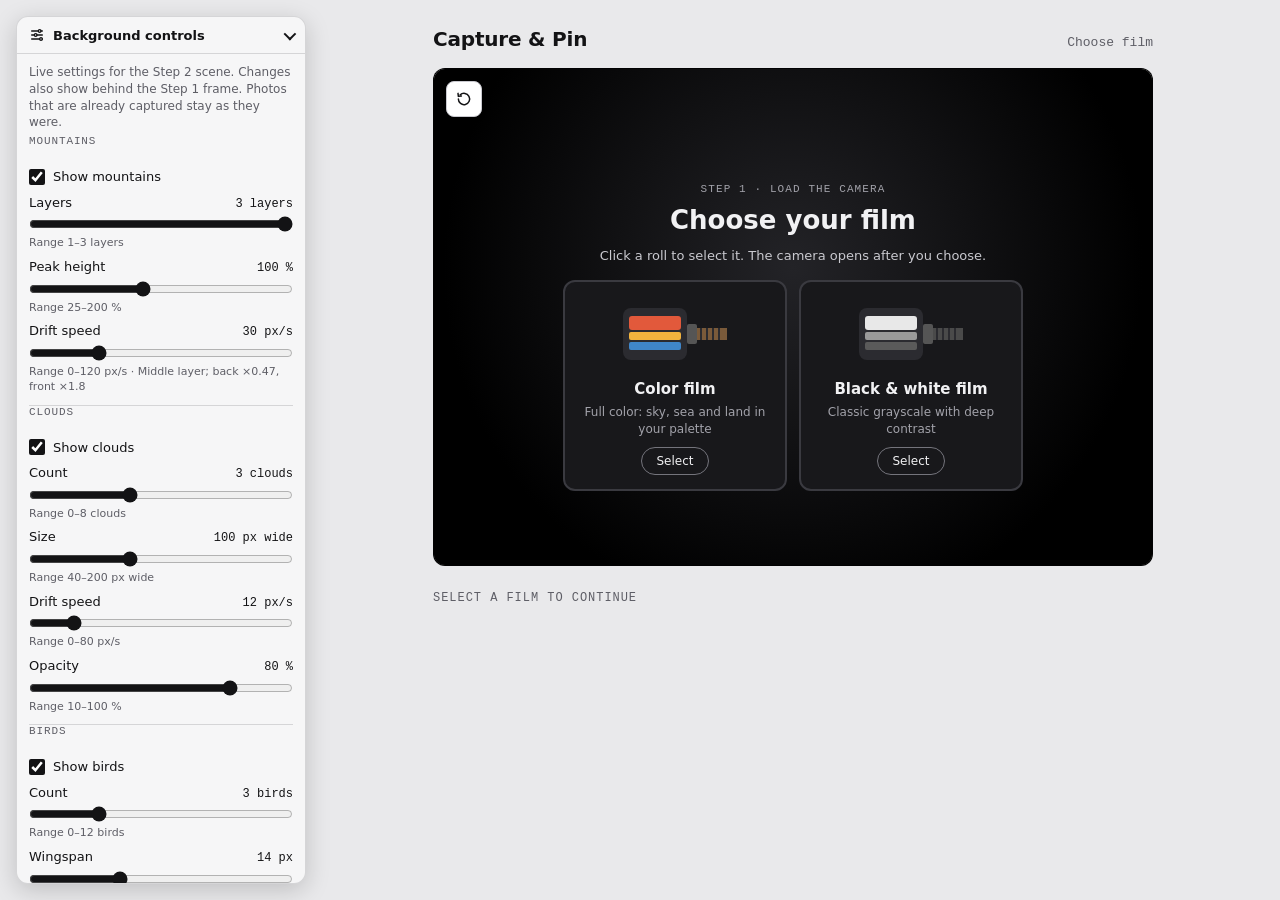
==== docs/index.html @ 1c8731d5 "Refine gallery, shutter, hand and hints - Gallery: change film (Color / B&W) for the next photos; ta" ====
<!doctype html>
<html lang="en">
<head>
<meta charset="utf-8">
<meta name="viewport" content="width=device-width,initial-scale=1,viewport-fit=cover">
<title>Capture &amp; Pin</title>
<meta name="description" content="A sequence interaction prototype: load film, open the camera, set zoom and exposure, capture photos, and pin them from your gallery to the wall.">
<link rel="stylesheet" href="css/style.css?v=9">
</head>
<body>
<aside id="panel" class="panel" aria-label="Step 2 background controls">
  <button id="panelToggle" class="ptoggle" type="button" aria-expanded="true" aria-controls="panelBody" aria-label="Background controls">
    <svg viewBox="0 0 24 24" width="16" height="16" fill="none" stroke="currentColor" stroke-width="2" stroke-linecap="round" aria-hidden="true"><path d="M4 6h10M18 6h2M4 12h4M12 12h8M4 18h12M20 18h0"/><circle cx="16" cy="6" r="2"/><circle cx="10" cy="12" r="2"/><circle cx="18" cy="18" r="2"/></svg>
    <span>Background controls</span>
  </button>
  <div id="panelBody" class="pbody">
    <p class="pintro">Live settings for the Step 2 scene. Changes also show behind the Step 1 frame. Photos that are already captured stay as they were.</p>
    <div class="pgroups"></div>
    <div class="pactions">
      <button id="pReset" class="pbtn" type="button" title="Restart the background animation with the current settings">Reset state</button>
      <button id="pDefaults" class="pbtn" type="button" title="Put every control back to its default value">Restore defaults</button>
      <button id="copyPrompt" class="pbtn primary" type="button" title="Copy the current values as a prompt you can paste">Copy as prompt</button>
    </div>
  </div>
</aside>

<aside id="cpanel" class="panel right" aria-label="Camera settings" hidden>
  <button id="cpanelToggle" class="ptoggle" type="button" aria-expanded="true" aria-controls="cpanelBody" aria-label="Camera settings">
    <svg viewBox="0 0 24 24" width="16" height="16" fill="none" stroke="currentColor" stroke-width="2" stroke-linecap="round" stroke-linejoin="round" aria-hidden="true"><path d="M4 8h3l2-3h6l2 3h3v11H4z"/><circle cx="12" cy="13" r="3.5"/></svg>
    <span>Camera settings</span>
  </button>
  <div id="cpanelBody" class="pbody"></div>
</aside>

<main class="wrap">
  <header class="head">
    <h1>Capture &amp; Pin</h1>
    <span class="count" id="count" aria-live="polite"></span>
  </header>

  <div class="stage" id="stage" tabindex="0" role="application" aria-label="Black screen. Pinch out with two fingers, scroll, or press plus to open the camera frame.">
    <svg id="svg" viewBox="0 0 680 470" xmlns="http://www.w3.org/2000/svg" aria-hidden="true">
      <defs>
        <filter id="sh" x="-20%" y="-20%" width="140%" height="140%"><feDropShadow dx="0" dy="1.5" stdDeviation="2" flood-color="#000" flood-opacity=".35"/></filter>
        <!-- white magnetic hand: a thin gray outline and soft shadow keep it visible on the pale wall -->
        <filter id="edge" x="-15%" y="-15%" width="130%" height="130%"><feMorphology in="SourceAlpha" operator="dilate" radius="1.4" result="d"/><feFlood flood-color="#8e8e96"/><feComposite in2="d" operator="in" result="o"/><feGaussianBlur in="SourceAlpha" stdDeviation="3"/><feOffset dy="3" result="b"/><feFlood flood-color="#000" flood-opacity=".18"/><feComposite in2="b" operator="in" result="s"/><feMerge><feMergeNode in="s"/><feMergeNode in="o"/><feMergeNode in="SourceGraphic"/></feMerge></filter>
      </defs>
      <!-- live lens: exposure, film, grain (#lens) and depth of field (#dof), rebuilt from the camera settings -->
      <defs id="liveDefs"></defs>
      <rect width="680" height="470" fill="#000"/>

      <!-- Steps 1–2: the drifting, randomly changing landscape (from Study 02) -->
      <g id="worldL" class="layer" filter="url(#lens)"><g id="world"></g></g>
      <rect id="flash" width="680" height="470" fill="#fff" style="opacity:0"/>

      <!-- Step 1: Silky Frame Reveal -->
      <g id="fr" class="layer"></g>
      <g id="cue" class="layer" pointer-events="none"></g>


      <!-- Step 3: Magnet Wall -->
      <g id="wallg" class="layer off">
        <rect class="wall-fill" width="680" height="470"/>
        <g class="wall-line" stroke-width="0.75">
          <line x1="0" y1="60" x2="680" y2="60"/><line x1="0" y1="120" x2="680" y2="120"/><line x1="0" y1="180" x2="680" y2="180"/><line x1="0" y1="240" x2="680" y2="240"/><line x1="0" y1="300" x2="680" y2="300"/><line x1="0" y1="360" x2="680" y2="360"/><line x1="0" y1="420" x2="680" y2="420"/>
        </g>
        <g id="pinned"></g>
        <g transform="translate(0 80)" filter="url(#edge)">
          <g class="hand-s" stroke-width="20" stroke-linecap="round" fill="none">
            <line id="hf0" x1="308" y1="300" x2="306" y2="226"/>
            <line id="hf1" x1="330" y1="300" x2="330" y2="206"/>
            <line id="hf2" x1="352" y1="300" x2="354" y2="206"/>
            <line id="hf3" x1="374" y1="300" x2="378" y2="228"/>
            <line id="hth" x1="298" y1="332" x2="262" y2="290"/>
          </g>
          <rect class="hand" x="296" y="286" width="88" height="94" rx="28"/>
        </g>
        <g id="lines" class="dash" stroke-width="1.5" stroke-dasharray="3 6" stroke-linecap="round" fill="none" style="opacity:0">
          <line class="march" id="ml0"/><line class="march" id="ml1"/><line class="march" id="ml2"/>
        </g>
        <g id="held" role="button" tabindex="-1" style="cursor:grab;opacity:0">
          <rect id="hs" class="shadow" x="-56" y="-68" width="112" height="136"/>
          <g id="hc"></g>
        </g>
      </g>
    </svg>

    <!-- the next action to take, for every step -->
    <div id="hintPill" class="hintpill" aria-hidden="true"></div>

    <!-- Step 0: film choice -->
    <div id="film" class="film" role="group" aria-labelledby="filmTitle">
      <p class="film-kicker">Step 1 · Load the camera</p>
      <h2 id="filmTitle">Choose your film</h2>
      <p class="film-sub">Click a roll to select it. The camera opens after you choose.</p>
      <div class="film-opts">
        <button type="button" class="film-card" data-film="color" aria-pressed="false">
          <svg viewBox="0 0 120 80" aria-hidden="true"><rect x="8" y="14" width="64" height="52" rx="8" fill="#2b2b30"/><rect x="14" y="22" width="52" height="14" rx="3" fill="#e2593b"/><rect x="14" y="38" width="52" height="8" rx="2" fill="#f2b33d"/><rect x="14" y="48" width="52" height="8" rx="2" fill="#3f86c9"/><rect x="72" y="30" width="10" height="20" rx="2" fill="#555"/><path d="M82 34h30v12H82z" fill="#7a5a3a"/><path d="M86 34v12M92 34v12M98 34v12M104 34v12" stroke="#2b2b30" stroke-width="2"/></svg>
          <span class="film-name">Color film</span>
          <span class="film-desc">Full color: sky, sea and land in your palette</span>
          <span class="film-pick">Select</span>
        </button>
        <button type="button" class="film-card" data-film="bw" aria-pressed="false">
          <svg viewBox="0 0 120 80" aria-hidden="true"><rect x="8" y="14" width="64" height="52" rx="8" fill="#2b2b30"/><rect x="14" y="22" width="52" height="14" rx="3" fill="#e8e8e8"/><rect x="14" y="38" width="52" height="8" rx="2" fill="#9a9a9a"/><rect x="14" y="48" width="52" height="8" rx="2" fill="#5a5a5a"/><rect x="72" y="30" width="10" height="20" rx="2" fill="#555"/><path d="M82 34h30v12H82z" fill="#4a4a4a"/><path d="M86 34v12M92 34v12M98 34v12M104 34v12" stroke="#2b2b30" stroke-width="2"/></svg>
          <span class="film-name">Black &amp; white film</span>
          <span class="film-desc">Classic grayscale with deep contrast</span>
          <span class="film-pick">Select</span>
        </button>
      </div>
    </div>

    <!-- Step 3 camera controls on the main screen -->
    <div id="camui" class="camui" hidden>
      <div id="apStrip" class="apstrip" role="radiogroup" aria-label="Aperture"></div>
      <div class="zoomrow"><div id="zooms" class="zooms" role="radiogroup" aria-label="Zoom"></div></div>
      <div class="cambar">
        <button id="apBtn" class="apbtn" type="button" aria-expanded="false" aria-controls="apStrip" title="Aperture">
          <svg viewBox="0 0 24 24" width="16" height="16" fill="none" stroke="currentColor" stroke-width="1.8" aria-hidden="true"><circle cx="12" cy="12" r="9"/><path d="M12 3l3.5 7.5M21 12l-8 .5M16.5 19.8L12 13M7.5 19.8l3-7M3 12h8M7.5 4.2L12 11"/></svg>
          <span id="apLabel">ƒ/2.8</span>
        </button>
        <!-- Sharp Shutter: just the circle, at the bottom center -->
        <button id="shutter" class="shutter" type="button" aria-label="Shutter: capture photo">
          <svg viewBox="0 0 140 140" aria-hidden="true">
            <circle id="hint" class="ping" cx="70" cy="70" r="52"/>
            <circle class="ring" cx="70" cy="70" r="52"/>
            <circle id="disc" class="disc" cx="70" cy="70" r="40"/>
            <path id="chk" class="chk" d="M53 71 L65 83 L89 57" opacity="0"/>
          </svg>
        </button>
        <button id="galBtn" class="galbtn" type="button" hidden>
          <svg id="galThumb" viewBox="-46 -58 92 92" aria-hidden="true"></svg>
          <span id="galCount" class="badge">0</span>
        </button>
      </div>
    </div>

    <!-- Gallery -->
    <div id="gallery" class="gallery" role="dialog" aria-modal="true" aria-labelledby="galTitle" hidden>
      <div class="ghead">
        <div class="gtitle">
          <h2 id="galTitle">Gallery</h2>
          <p class="ghint">Tap a photo to see it full size. Use <b>Pin to wall</b> or <b>Delete</b> under each photo.</p>
        </div>
        <div class="gfilm" role="radiogroup" aria-label="Film for your next photos">
          <span>Film</span>
          <button type="button" role="radio" data-gfilm="color">Color</button>
          <button type="button" role="radio" data-gfilm="bw">B&amp;W</button>
        </div>
        <div class="gtools">
          <button id="galWall" class="gbtn" type="button">View wall</button>
          <button id="galClose" class="gbtn primary" type="button">Back to camera</button>
        </div>
      </div>
      <div id="galGrid" class="ggrid"></div>
    </div>

    <button id="restart" class="icon-btn" type="button" aria-label="Restart from the beginning" title="Restart">
      <svg viewBox="0 0 24 24" width="18" height="18" fill="none" stroke="currentColor" stroke-width="2" stroke-linecap="round" stroke-linejoin="round" aria-hidden="true"><path d="M4.5 12a7.5 7.5 0 1 0 2.4-5.5"/><polyline points="4 4.5 4.5 8.5 8.5 8"/></svg>
    </button>
  </div>

  <div class="foot">
    <p id="status" class="hud" aria-live="polite"></p>
    <button id="more" class="text-btn" type="button" hidden>Back to camera</button>
  </div>
</main>
<!-- full-size photo; swipe or drag down to close -->
<div id="lightbox" class="lightbox" role="dialog" aria-modal="true" aria-label="Full-size photo" hidden>
  <p class="lb-hint"><span class="lb-arrow" aria-hidden="true">↓</span> Swipe or drag the photo down to close</p>
  <figure id="lbFig" class="lb-fig">
    <svg id="lbImg" viewBox="0 0 680 470" role="img" aria-label="Photo"></svg>
    <figcaption id="lbCap"></figcaption>
  </figure>
  <button id="lbClose" class="gbtn" type="button">Close</button>
</div>
<script src="js/app.js?v=9"></script>
</body>
</html>
---- docs/css/style.css ----
/* Capture & Pin — one shared stage for all three steps.
   Palette merges the three studies: grayscale surfaces, one accent for keyboard focus. */
:root{
  --bg:#e9e9eb;
  --surface:#f6f6f7;
  --fg:#131315;
  --fg-2:#5e5e66;
  --line:rgba(19,19,21,.14);
  --wall:#f6f6f7;
  --wall-line:#e1e1e4;
  --dash:#9a9aa2;
  --shadow:rgba(0,0,0,.14);
  --pin:#3a3a40;
  --pin-hl:#c4c4ca;
  --btn-bg:#ffffff;
  --btn-border:#c9c9cf;
  --accent:#2f5fd0;
  --sans:system-ui,-apple-system,"Segoe UI",Roboto,"Helvetica Neue",Arial,sans-serif;
  --mono:ui-monospace,"SF Mono",Menlo,Consolas,"Liberation Mono",monospace;
}
@media (prefers-color-scheme:dark){
  :root:not([data-theme="light"]){
    --bg:#0e0e10;--surface:#18181b;--fg:#f1f1f3;--fg-2:#a2a2aa;--line:rgba(241,241,243,.16);
    --wall:#18181b;--wall-line:#242428;--dash:#74747c;--shadow:rgba(0,0,0,.5);
    --pin:#d6d6dc;--pin-hl:#4a4a50;--btn-bg:#232327;--btn-border:#3a3a40;--accent:#8aa9f5;color-scheme:dark;
  }
}
:root[data-theme="dark"]{
  --bg:#0e0e10;--surface:#18181b;--fg:#f1f1f3;--fg-2:#a2a2aa;--line:rgba(241,241,243,.16);
  --wall:#18181b;--wall-line:#242428;--dash:#74747c;--shadow:rgba(0,0,0,.5);
  --pin:#d6d6dc;--pin-hl:#4a4a50;--btn-bg:#232327;--btn-border:#3a3a40;--accent:#8aa9f5;color-scheme:dark;
}
*{box-sizing:border-box}
html,body{margin:0}
body{
  min-height:100vh;
  background:var(--bg);color:var(--fg);font:14px/1.5 var(--sans);
  padding-block:24px;
  padding-left:max(16px,env(safe-area-inset-left,0px));
  padding-right:max(16px,env(safe-area-inset-right,0px));
}
.wrap{max-width:720px;margin:0 auto;display:flex;flex-direction:column;gap:14px}
.head{display:flex;align-items:baseline;justify-content:space-between;gap:12px;flex-wrap:wrap}
h1{margin:0;font-size:20px;font-weight:600;letter-spacing:-.01em}
.count{font-family:var(--mono);font-size:13px;color:var(--fg-2);font-variant-numeric:tabular-nums}

.stage{position:relative;border:1px solid var(--line);border-radius:12px;overflow:hidden;background:#000;outline:none}
.stage:focus-visible{box-shadow:0 0 0 3px var(--accent)}
.stage>svg{display:block;width:100%;height:auto;touch-action:none;user-select:none;-webkit-user-select:none}

.foot{display:flex;align-items:center;justify-content:space-between;gap:12px;flex-wrap:wrap;min-height:36px}
.hud{margin:0;font-family:var(--mono);font-size:12px;letter-spacing:.08em;text-transform:uppercase;color:var(--fg-2);font-variant-numeric:tabular-nums}

.icon-btn{
  position:absolute;top:12px;left:12px;width:36px;height:36px;padding:0;
  display:flex;align-items:center;justify-content:center;
  background:var(--btn-bg);color:var(--fg);border:1px solid var(--btn-border);border-radius:8px;cursor:pointer;
  box-shadow:0 1px 4px rgba(0,0,0,.25);
}
.icon-btn:hover{border-color:var(--fg-2)}
.icon-btn:active{transform:scale(.94)}
.icon-btn:focus-visible,.text-btn:focus-visible{outline:2px solid var(--accent);outline-offset:2px}
.text-btn{
  font:500 14px var(--sans);padding:8px 14px;border-radius:8px;cursor:pointer;
  background:var(--fg);color:var(--bg);border:1px solid var(--fg);
}
.text-btn:hover{opacity:.88}

/* Step layers crossfade; a hidden layer takes no input */
.layer{transition:opacity .45s ease}
.layer.off{opacity:0;pointer-events:none}

/* Step 2 — camera overlay (white, like the Study 01 frame, so it reads on every scene) */
.brk{fill:none;stroke:#fff;stroke-opacity:.75}
.ring{fill:none;stroke:#fff;stroke-width:3}
.disc{fill:#fff}
.chk{fill:none;stroke:#131315;stroke-width:4;stroke-linecap:square;stroke-linejoin:miter;transition:opacity .2s}
.ping{fill:none;stroke:#fff;stroke-width:1.5;transform-box:fill-box;transform-origin:center;animation:ping 1.8s ease-out infinite}
@keyframes ping{from{transform:scale(1);opacity:.6}to{transform:scale(1.3);opacity:0}}


/* Step 3 — wall */
.wall-fill{fill:var(--wall)}
.wall-line{stroke:var(--wall-line)}
.hand{fill:#fff}
.hand-s{stroke:#fff}
.shadow{fill:var(--shadow)}
.dash{stroke:var(--dash)}
.march{animation:m 1.2s linear infinite}
@keyframes m{to{stroke-dashoffset:-18}}
#held{outline:none}
#held:focus-visible #hs{stroke:var(--accent);stroke-width:3}

@media (prefers-reduced-motion:reduce){
  .ping{animation:none;opacity:.4}
  .march{animation:none}
  .layer{transition-duration:.15s}
}

/* Floating, collapsible background-controls panel (left side) */
.panel{
  position:fixed;z-index:10;top:16px;left:max(16px,env(safe-area-inset-left,0px));
  width:min(290px,calc(100vw - 32px));max-height:calc(100vh - 32px);
  display:flex;flex-direction:column;
  background:var(--surface);color:var(--fg);border:1px solid var(--line);border-radius:12px;
  box-shadow:0 6px 24px rgba(0,0,0,.18);font-size:13px;
}
.panel.collapsed{width:auto}
.ptoggle{
  display:flex;align-items:center;gap:8px;width:100%;padding:10px 12px;
  background:none;border:0;color:inherit;font:600 13px var(--sans);cursor:pointer;text-align:left;border-radius:12px;
}
.ptoggle::after{content:"";margin-left:auto;width:7px;height:7px;border-right:2px solid currentColor;border-bottom:2px solid currentColor;transform:rotate(45deg) translateY(-2px);transition:transform .2s}
.panel.collapsed .ptoggle::after{transform:rotate(-45deg)}
.ptoggle:focus-visible,.pbtn:focus-visible,.panel input:focus-visible{outline:2px solid var(--accent);outline-offset:2px}
.pbody{overflow-y:auto;padding:0 12px 12px;border-top:1px solid var(--line)}
.pintro{margin:10px 0 4px;color:var(--fg-2);font-size:12px;line-height:1.4}
.pg{border:0;margin:0;padding:10px 0 4px;border-bottom:1px solid var(--line)}
.pg legend{padding:0;margin-bottom:4px;font:500 11px var(--mono);letter-spacing:.08em;text-transform:uppercase;color:var(--fg-2)}
.prow{display:flex;flex-direction:column;gap:2px;margin:6px 0}
.ptop{display:flex;justify-content:space-between;align-items:baseline;gap:8px}
.plab{font-weight:500}
.prow output{font:12px var(--mono);font-variant-numeric:tabular-nums;color:var(--fg)}
.pnote{font-size:11px;color:var(--fg-2);line-height:1.35}
.prow input[type=range]{width:100%;margin:2px 0;accent-color:var(--fg)}
.tog{flex-direction:row;align-items:center;gap:8px;cursor:pointer}
.tog input{accent-color:var(--fg);width:16px;height:16px;margin:0}
.seg{display:grid;grid-template-columns:1fr 1fr;gap:4px;margin:2px 0}
.seg label{position:relative}
.seg input{position:absolute;opacity:0;inset:0;margin:0;cursor:pointer}
.seg span{display:block;padding:5px 6px;text-align:center;border:1px solid var(--btn-border);border-radius:6px;font-size:12px;background:var(--btn-bg)}
.seg input:checked+span{background:var(--fg);color:var(--bg);border-color:var(--fg)}
.seg input:focus-visible+span{outline:2px solid var(--accent);outline-offset:1px}
.pactions{display:grid;grid-template-columns:1fr 1fr;gap:6px;margin-top:12px}
.pbtn{font:500 12px var(--sans);padding:7px 8px;border-radius:8px;cursor:pointer;background:var(--btn-bg);color:var(--fg);border:1px solid var(--btn-border)}
.pbtn:hover{border-color:var(--fg-2)}
.pbtn.primary{grid-column:1/-1;background:var(--fg);color:var(--bg);border-color:var(--fg)}
/* keep the stage clear of the panel: beside it on wide screens, below its tab on narrow ones */
@media (min-width:1100px){body.panel-open{padding-left:322px}}
@media (max-width:1099px){.wrap{padding-top:48px}}
.pcol{flex-direction:row;align-items:center;justify-content:space-between;cursor:pointer}
.pcv{display:flex;align-items:center;gap:8px}
.pcv output{font:12px var(--mono);color:var(--fg-2);text-transform:uppercase}
.pcol input[type=color]{width:36px;height:24px;padding:0 2px;border:1px solid var(--btn-border);border-radius:6px;background:var(--btn-bg);cursor:pointer}

/* ---------- Right panel: camera settings ---------- */
.panel.right{left:auto;right:max(16px,env(safe-area-inset-right,0px))}
.panel[hidden]{display:none}
@media (min-width:1100px){body.cpanel-open{padding-right:322px}}
.cfilm{margin:2px 0 4px;font-weight:600}
.seg5{grid-template-columns:repeat(5,1fr)}
.seg5 span{padding:5px 2px;line-height:1.2}
.seg5 small{display:block;font-size:10px;opacity:.7}
.meter{position:relative;height:8px;margin:6px 0 2px;border-radius:4px;background:linear-gradient(90deg,#222,#888 50%,#eee)}
.meter::after{content:"";position:absolute;left:50%;top:-3px;bottom:-3px;width:1px;background:var(--fg-2)}
.meter span{position:absolute;top:-4px;width:4px;height:16px;margin-left:-2px;border-radius:2px;background:var(--accent);transition:left .2s}

/* ---------- Step 0: film choice ---------- */
.film{position:absolute;inset:0;display:flex;flex-direction:column;align-items:center;justify-content:center;gap:6px;padding:56px 16px 16px;text-align:center;color:#f1f1f3;background:radial-gradient(circle at 50% 40%,#232327,#000 75%)}
.film[hidden]{display:none}
.film-kicker{margin:0;font:500 11px var(--mono);letter-spacing:.1em;text-transform:uppercase;color:#a2a2aa}
.film h2{margin:0;font-size:clamp(18px,3.4vw,26px);font-weight:600}
.film-sub{margin:0 0 8px;font-size:13px;color:#c9c9cf}
.film-opts{display:grid;grid-template-columns:1fr 1fr;gap:12px;width:min(100%,460px)}
.film-card{
  position:relative;display:flex;flex-direction:column;align-items:center;gap:4px;padding:12px 10px 14px;
  border:2px solid #3a3a40;border-radius:12px;background:#18181b;color:inherit;font:inherit;cursor:pointer;
  transition:transform .15s,border-color .15s,background .15s,opacity .2s;
}
.film-card svg{width:min(100%,120px);height:auto}
.film-card:hover{transform:translateY(-3px);border-color:#a2a2aa;background:#202024}
.film-card:focus-visible{outline:3px solid var(--accent);outline-offset:3px}
.film-name{font-weight:600;font-size:15px}
.film-desc{font-size:12px;color:#a2a2aa;line-height:1.35}
.film-pick{margin-top:6px;padding:4px 14px;border-radius:999px;border:1px solid #74747c;font-size:12px;font-weight:500}
.film-card:hover .film-pick{background:#f1f1f3;color:#131315;border-color:#f1f1f3}
.film-card.chosen{border-color:#f1f1f3;background:#26262b;transform:translateY(-3px)}
.film-card.chosen .film-pick{background:#f1f1f3;color:#131315;border-color:#f1f1f3}
.film-card.dim{opacity:.35;pointer-events:none}
.film-card.chosen{pointer-events:none}
@media (max-width:620px){
  .film{gap:3px;padding:46px 10px 10px}
  .film-kicker,.film-desc{display:none}
  .film h2{font-size:16px}
  .film-sub{font-size:11px;margin-bottom:4px}
  .film-opts{gap:8px}
  .film-card{padding:6px 6px 8px;gap:2px}
  .film-card svg{width:56px}
  .film-name{font-size:13px}
  .film-pick{margin-top:2px;padding:2px 10px;font-size:11px}
}

/* ---------- Step 2: on-screen camera controls ---------- */
.camui{position:absolute;left:0;right:0;bottom:0;pointer-events:none}
.camui[hidden]{display:none}
.cambar{display:grid;grid-template-columns:1fr auto 1fr;align-items:center;gap:8px;padding:4px 12px 10px}
.cambar .apbtn{justify-self:start}.cambar .galbtn{justify-self:end;grid-column:3}
.cambar>*,.apstrip,.zooms{pointer-events:auto}
.zooms{display:flex;gap:4px;padding:3px;border-radius:999px;background:rgba(0,0,0,.45);backdrop-filter:blur(4px)}
.zooms button{min-width:36px;height:30px;padding:0 6px;border:0;border-radius:999px;background:transparent;color:#fff;font:600 12px var(--sans);cursor:pointer}
.zooms button.on{background:#fff;color:#131315}
.zooms button:focus-visible,.apbtn:focus-visible,.apstrip button:focus-visible,.galbtn:focus-visible{outline:2px solid var(--accent);outline-offset:2px}
.apbtn{display:flex;align-items:center;gap:6px;height:36px;padding:0 12px;border:0;border-radius:999px;background:rgba(0,0,0,.45);color:#fff;font:600 13px var(--sans);cursor:pointer;backdrop-filter:blur(4px)}
.apbtn[aria-expanded="true"]{background:#fff;color:#131315}
.apstrip{
  display:flex;gap:6px;overflow-x:auto;scroll-snap-type:x mandatory;padding:8px 12px;margin:0 12px;
  border-radius:12px;background:rgba(0,0,0,.6);backdrop-filter:blur(6px);
  transform:translateY(16px);opacity:0;visibility:hidden;transition:transform .25s ease,opacity .25s ease,visibility .25s;
}
.apstrip.open{transform:none;opacity:1;visibility:visible}
.apstrip button{flex:0 0 auto;scroll-snap-align:center;min-width:52px;height:32px;border:1px solid rgba(255,255,255,.35);border-radius:8px;background:transparent;color:#fff;font:500 13px var(--mono);cursor:pointer}
.apstrip button.on{background:#fff;color:#131315;border-color:#fff}
.galbtn{position:relative;width:44px;height:44px;padding:0;border:2px solid #fff;border-radius:8px;overflow:visible;background:#000;cursor:pointer;box-shadow:0 2px 8px rgba(0,0,0,.4)}
.galbtn>svg{display:block;width:100%;height:100%;border-radius:6px}
.galbtn .badge{position:absolute;top:-8px;right:-8px;min-width:20px;height:20px;padding:0 5px;border-radius:10px;background:var(--accent);color:#fff;font:600 11px/20px var(--sans)}
.galbtn[hidden]{display:none}
@media (max-width:520px){.zooms button{min-width:30px;height:26px;font-size:11px}.apbtn{height:30px;padding:0 9px;font-size:12px}.galbtn{width:36px;height:36px}.cambar{padding:6px 8px}}

/* ---------- Gallery ---------- */
.gallery{position:absolute;inset:0;z-index:2;display:flex;flex-direction:column;background:var(--surface);color:var(--fg)}
.gallery[hidden]{display:none}
.ghead{display:flex;align-items:center;justify-content:space-between;gap:8px;flex-wrap:wrap;padding:12px 12px 10px 60px;border-bottom:1px solid var(--line)}
.ghead h2{margin:0;font-size:16px;font-weight:600}
.gtools{display:flex;gap:6px}
.ggrid{flex:1;overflow-y:auto;display:grid;grid-template-columns:repeat(auto-fill,minmax(140px,1fr));gap:14px;padding:14px}
.gitem{margin:0;display:flex;flex-direction:column;gap:6px}
.gitem>svg{width:100%;height:auto;filter:drop-shadow(0 2px 4px var(--shadow))}
.gitem figcaption{font:11px var(--mono);color:var(--fg-2)}
.gact{display:flex;gap:6px;flex-wrap:wrap;align-items:center}
.gbtn{font:500 12px var(--sans);padding:6px 10px;border-radius:8px;cursor:pointer;background:var(--btn-bg);color:var(--fg);border:1px solid var(--btn-border)}
.gbtn:hover{border-color:var(--fg-2)}
.gbtn:disabled{opacity:.45;cursor:default}
.gbtn.primary{background:var(--fg);color:var(--bg);border-color:var(--fg)}
.gbtn.del.confirm{background:#c0392b;color:#fff;border-color:#c0392b}
.gbtn:focus-visible{outline:2px solid var(--accent);outline-offset:2px}
.onwall{font-size:12px;font-weight:500;color:var(--fg-2)}
.gempty{grid-column:1/-1;color:var(--fg-2);margin:24px 0;text-align:center}
.icon-btn{z-index:3}
@media (max-width:620px){
  .ptoggle span{display:none}           /* the two panel tabs become icon buttons so they fit side by side */
  .panel.collapsed .ptoggle{padding:10px}
  .gallery{position:fixed;z-index:20;inset:0}
  .ghead{padding-left:12px}
  .ggrid{grid-template-columns:repeat(2,1fr)}
}

/* Shutter: a single circle at the bottom center */
.zoomrow{display:flex;justify-content:center;padding:6px 12px 0}
.shutter{grid-column:2;width:68px;height:68px;padding:0;border:0;border-radius:50%;background:none;cursor:pointer;filter:drop-shadow(0 1px 3px rgba(0,0,0,.45))}
.shutter svg{display:block;width:100%;height:100%;overflow:visible}
.shutter:focus-visible{outline:3px solid var(--accent);outline-offset:3px}
.shutter:active .disc{fill:#e8e8e8}
@media (max-width:620px){.shutter{width:52px;height:52px}.zoomrow{padding-top:2px}}

/* Hint bar: the next action to take */
.hintpill{
  position:absolute;z-index:2;top:12px;left:56px;right:56px;margin:0 auto;width:fit-content;max-width:calc(100% - 112px);
  padding:6px 12px;border-radius:999px;background:rgba(0,0,0,.62);color:#fff;font:500 12px/1.35 var(--sans);text-align:center;
  backdrop-filter:blur(4px);pointer-events:none;opacity:0;transform:translateY(-6px);transition:opacity .3s,transform .3s;
}
.hintpill.show{opacity:1;transform:none}
@media (max-width:620px){.hintpill{font-size:10.5px;padding:4px 9px;border-radius:10px;top:10px}}

/* Gallery header: title + hint, film switch, tools */
.gtitle{display:flex;flex-direction:column;gap:2px;min-width:0}
.ghint{margin:0;font-size:12px;color:var(--fg-2)}
.gfilm{display:flex;align-items:center;gap:4px;padding:3px;border:1px solid var(--line);border-radius:999px;font-size:12px}
.gfilm span{padding:0 6px;color:var(--fg-2);font:500 11px var(--mono);text-transform:uppercase;letter-spacing:.06em}
.gfilm button{padding:5px 12px;border:0;border-radius:999px;background:none;color:var(--fg);font:500 12px var(--sans);cursor:pointer}
.gfilm button.on{background:var(--fg);color:var(--bg)}
.gfilm button:focus-visible{outline:2px solid var(--accent);outline-offset:1px}
.gphoto{display:block;padding:0;border:0;background:none;cursor:zoom-in;border-radius:4px}
.gphoto>svg{display:block;width:100%;height:auto;filter:drop-shadow(0 2px 4px var(--shadow));transition:transform .15s}
.gphoto:hover>svg{transform:translateY(-2px)}
.gphoto:focus-visible{outline:2px solid var(--accent);outline-offset:3px}

/* Lightbox */
.lightbox{
  --fade:1;position:fixed;inset:0;z-index:50;display:flex;flex-direction:column;align-items:center;justify-content:center;gap:14px;padding:16px;
  background:rgba(8,8,10,calc(.92 * var(--fade)));color:#f1f1f3;opacity:0;transition:opacity .2s;
}
.lightbox[hidden]{display:none}
.lightbox.open{opacity:1}
.lb-hint{margin:0;font:500 13px var(--sans);color:#c9c9cf;display:flex;align-items:center;gap:8px}
.lb-arrow{display:inline-block;animation:lbnudge 1.4s ease-in-out infinite}
@keyframes lbnudge{0%,100%{transform:translateY(-2px)}50%{transform:translateY(4px)}}
.lb-fig{margin:0;width:min(100%,960px);touch-action:none;cursor:grab;user-select:none;-webkit-user-select:none}
.lb-fig:active{cursor:grabbing}
.lb-fig svg{display:block;width:100%;height:auto;max-height:72vh;border-radius:8px;background:#000;box-shadow:0 12px 40px rgba(0,0,0,.5)}
.lb-fig figcaption{margin-top:8px;text-align:center;font:12px var(--mono);color:#a2a2aa}
.lightbox .gbtn{background:#232327;color:#f1f1f3;border-color:#3a3a40}
@media (prefers-reduced-motion:reduce){.lb-arrow{animation:none}}
.shutter .ring{stroke-width:6}.shutter .chk{stroke-width:7}
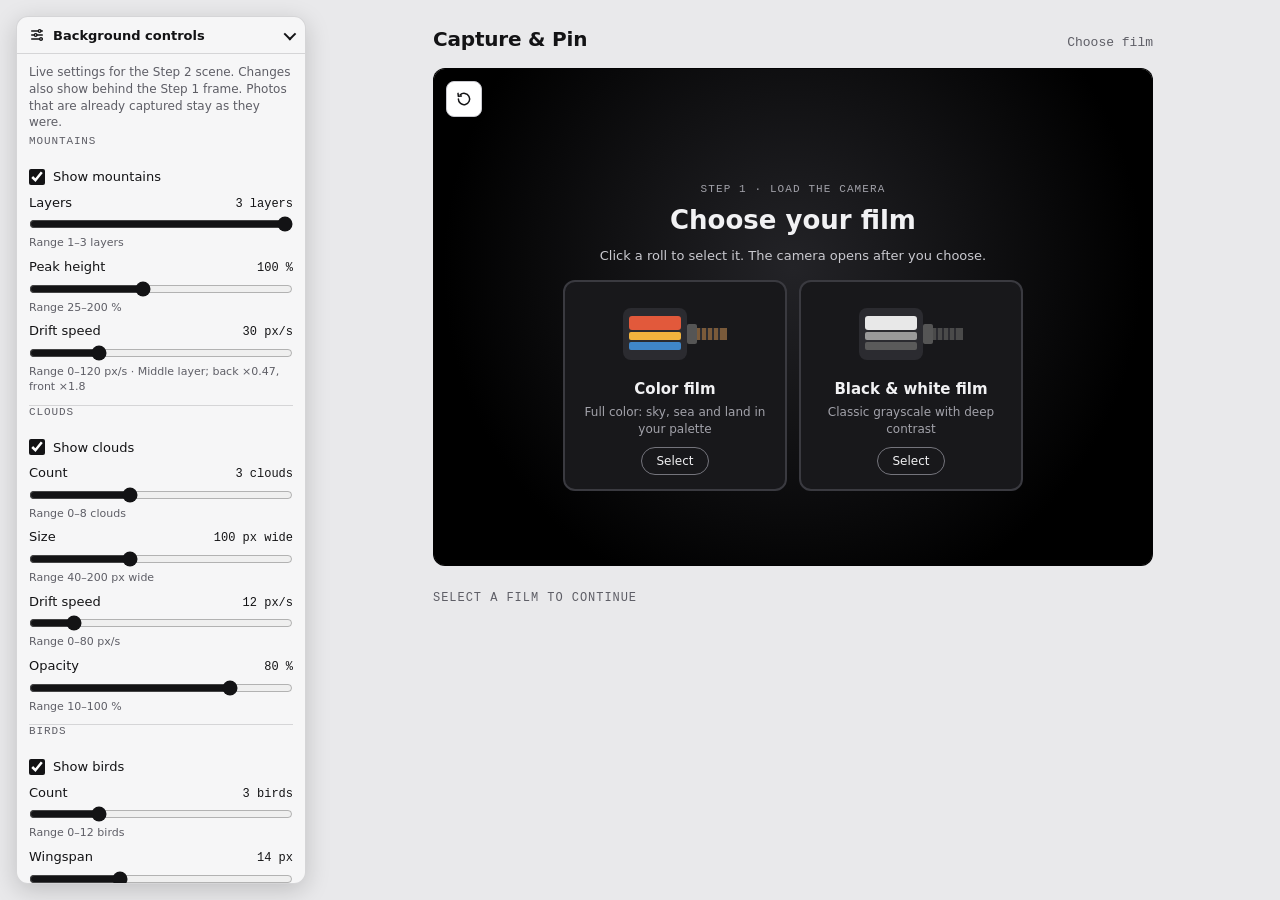
==== commit 51278084: "Hide hints once the tutorial is complete Each hint disappears after its action is done; once the use" ====
--- a/docs/index.html
+++ b/docs/index.html
@@ -5,7 +5,7 @@
 <meta name="viewport" content="width=device-width,initial-scale=1,viewport-fit=cover">
 <title>Capture &amp; Pin</title>
 <meta name="description" content="A sequence interaction prototype: load film, open the camera, set zoom and exposure, capture photos, and pin them from your gallery to the wall.">
-<link rel="stylesheet" href="css/style.css?v=9">
+<link rel="stylesheet" href="css/style.css?v=10">
 </head>
 <body>
 <aside id="panel" class="panel" aria-label="Step 2 background controls">
@@ -173,6 +173,6 @@
   </figure>
   <button id="lbClose" class="gbtn" type="button">Close</button>
 </div>
-<script src="js/app.js?v=9"></script>
+<script src="js/app.js?v=10"></script>
 </body>
 </html>
--- a/docs/css/style.css
+++ b/docs/css/style.css
@@ -291,3 +291,5 @@
 .lightbox .gbtn{background:#232327;color:#f1f1f3;border-color:#3a3a40}
 @media (prefers-reduced-motion:reduce){.lb-arrow{animation:none}}
 .shutter .ring{stroke-width:6}.shutter .chk{stroke-width:7}
+#cTips{grid-column:1/-1}
+.lb-hint[hidden],.ghint[hidden]{display:none}
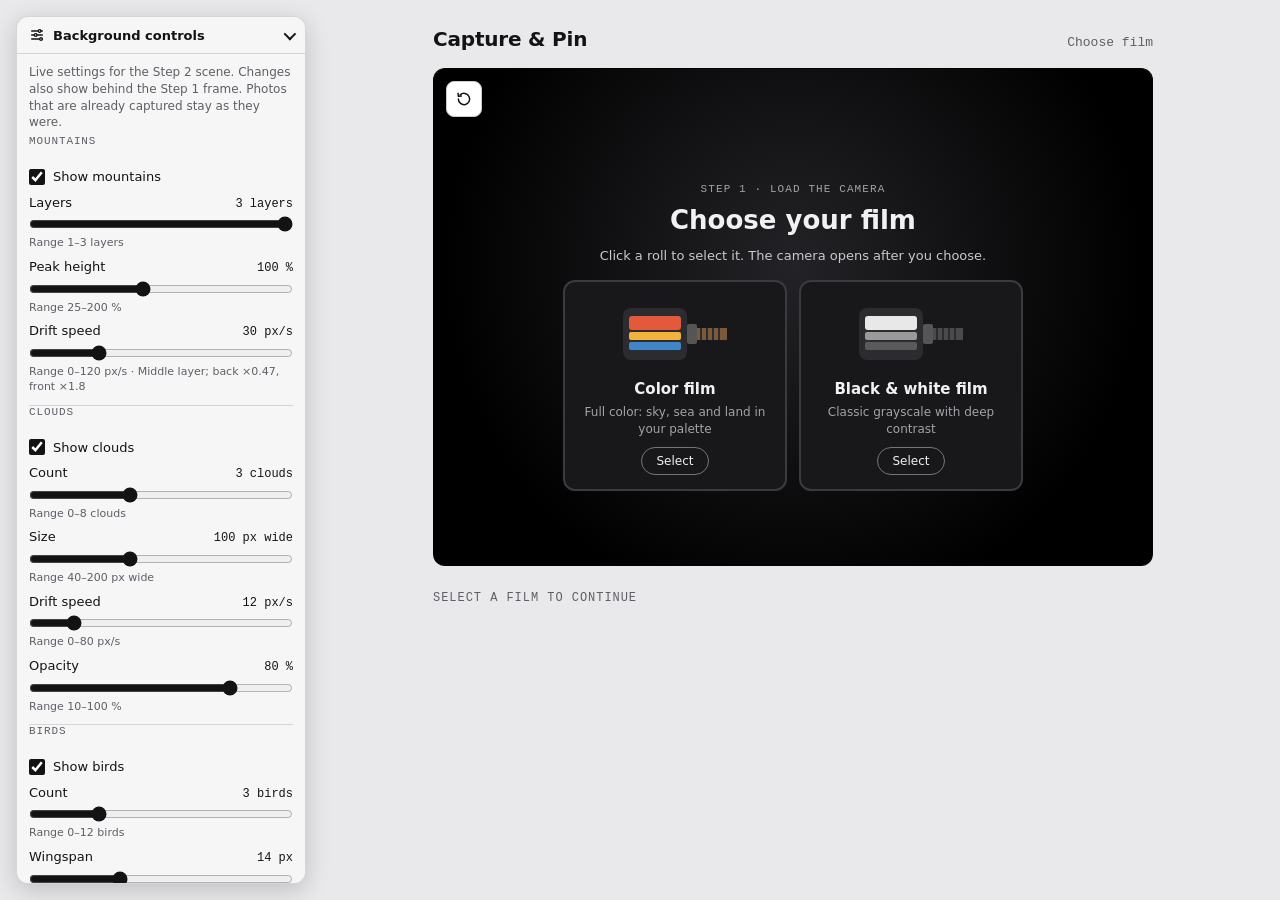
==== commit d3f11f7f: "Open pinned photos full size from the wall view Pinned prints on the wall (View wall) can be clicked" ====
--- a/docs/index.html
+++ b/docs/index.html
@@ -5,7 +5,7 @@
 <meta name="viewport" content="width=device-width,initial-scale=1,viewport-fit=cover">
 <title>Capture &amp; Pin</title>
 <meta name="description" content="A sequence interaction prototype: load film, open the camera, set zoom and exposure, capture photos, and pin them from your gallery to the wall.">
-<link rel="stylesheet" href="css/style.css?v=10">
+<link rel="stylesheet" href="css/style.css?v=11">
 </head>
 <body>
 <aside id="panel" class="panel" aria-label="Step 2 background controls">
@@ -173,6 +173,6 @@
   </figure>
   <button id="lbClose" class="gbtn" type="button">Close</button>
 </div>
-<script src="js/app.js?v=10"></script>
+<script src="js/app.js?v=11"></script>
 </body>
 </html>
--- a/docs/css/style.css
+++ b/docs/css/style.css
@@ -293,3 +293,7 @@
 .shutter .ring{stroke-width:6}.shutter .chk{stroke-width:7}
 #cTips{grid-column:1/-1}
 .lb-hint[hidden],.ghint[hidden]{display:none}
+#pinned.viewing .pin-photo{cursor:zoom-in}
+#pinned.viewing .pin-photo:hover{filter:brightness(1.04)}
+.pin-photo{outline:none}
+.pin-photo:focus-visible>rect:first-child{stroke:var(--accent);stroke-width:4}
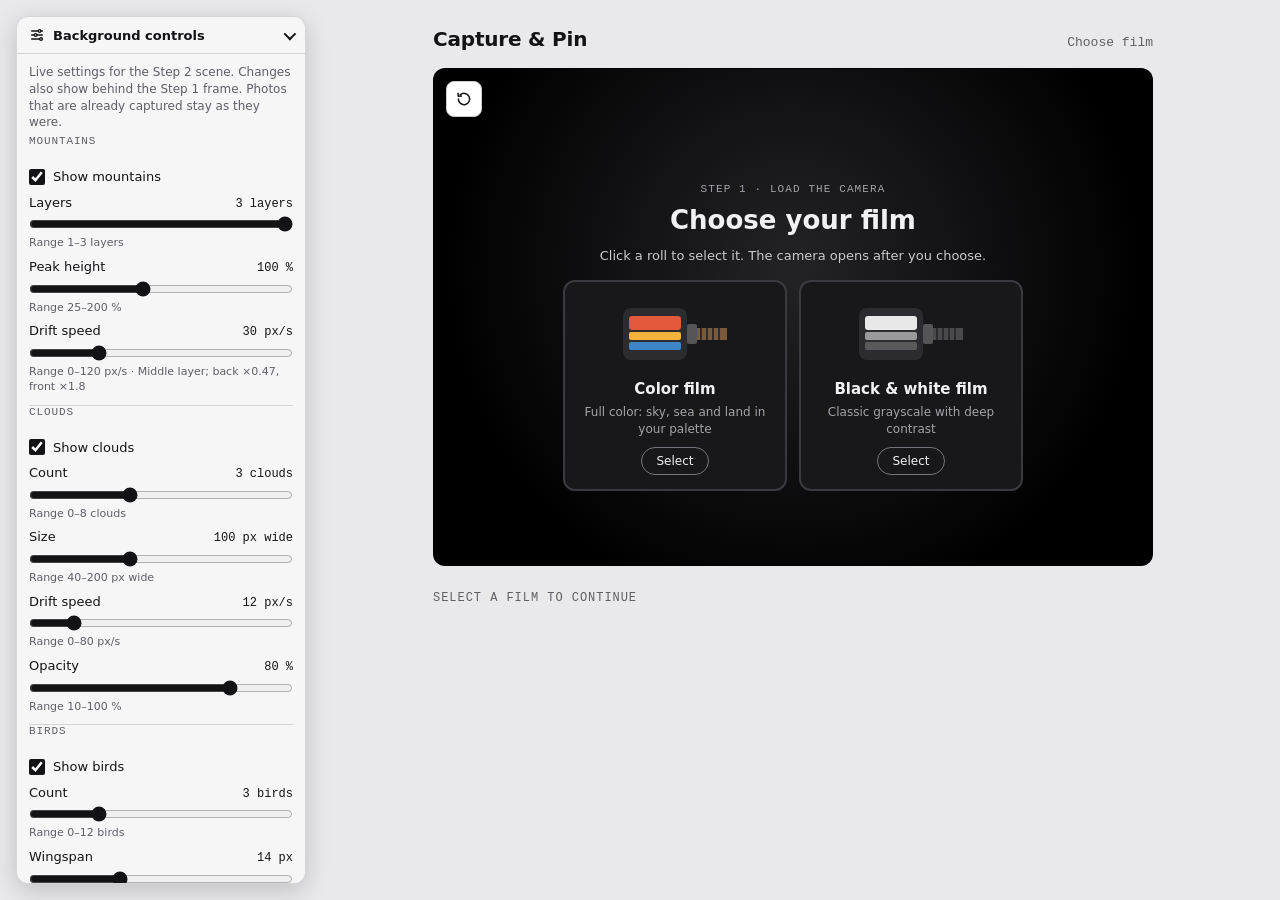
==== commit bd693028: "Return to the gallery after pinning; fix clicks on pinned photos After a photo is pinned the gallery" ====
--- a/docs/index.html
+++ b/docs/index.html
@@ -5,7 +5,7 @@
 <meta name="viewport" content="width=device-width,initial-scale=1,viewport-fit=cover">
 <title>Capture &amp; Pin</title>
 <meta name="description" content="A sequence interaction prototype: load film, open the camera, set zoom and exposure, capture photos, and pin them from your gallery to the wall.">
-<link rel="stylesheet" href="css/style.css?v=11">
+<link rel="stylesheet" href="css/style.css?v=12">
 </head>
 <body>
 <aside id="panel" class="panel" aria-label="Step 2 background controls">
@@ -173,6 +173,6 @@
   </figure>
   <button id="lbClose" class="gbtn" type="button">Close</button>
 </div>
-<script src="js/app.js?v=11"></script>
+<script src="js/app.js?v=12"></script>
 </body>
 </html>
--- a/docs/css/style.css
+++ b/docs/css/style.css
@@ -297,3 +297,5 @@
 #pinned.viewing .pin-photo:hover{filter:brightness(1.04)}
 .pin-photo{outline:none}
 .pin-photo:focus-visible>rect:first-child{stroke:var(--accent);stroke-width:4}
+.gitem.just>.gphoto>svg{animation:justpinned 1.6s ease-out}
+@keyframes justpinned{0%{transform:scale(1.06);filter:drop-shadow(0 0 0 var(--accent)) drop-shadow(0 0 10px var(--accent))}100%{transform:none}}
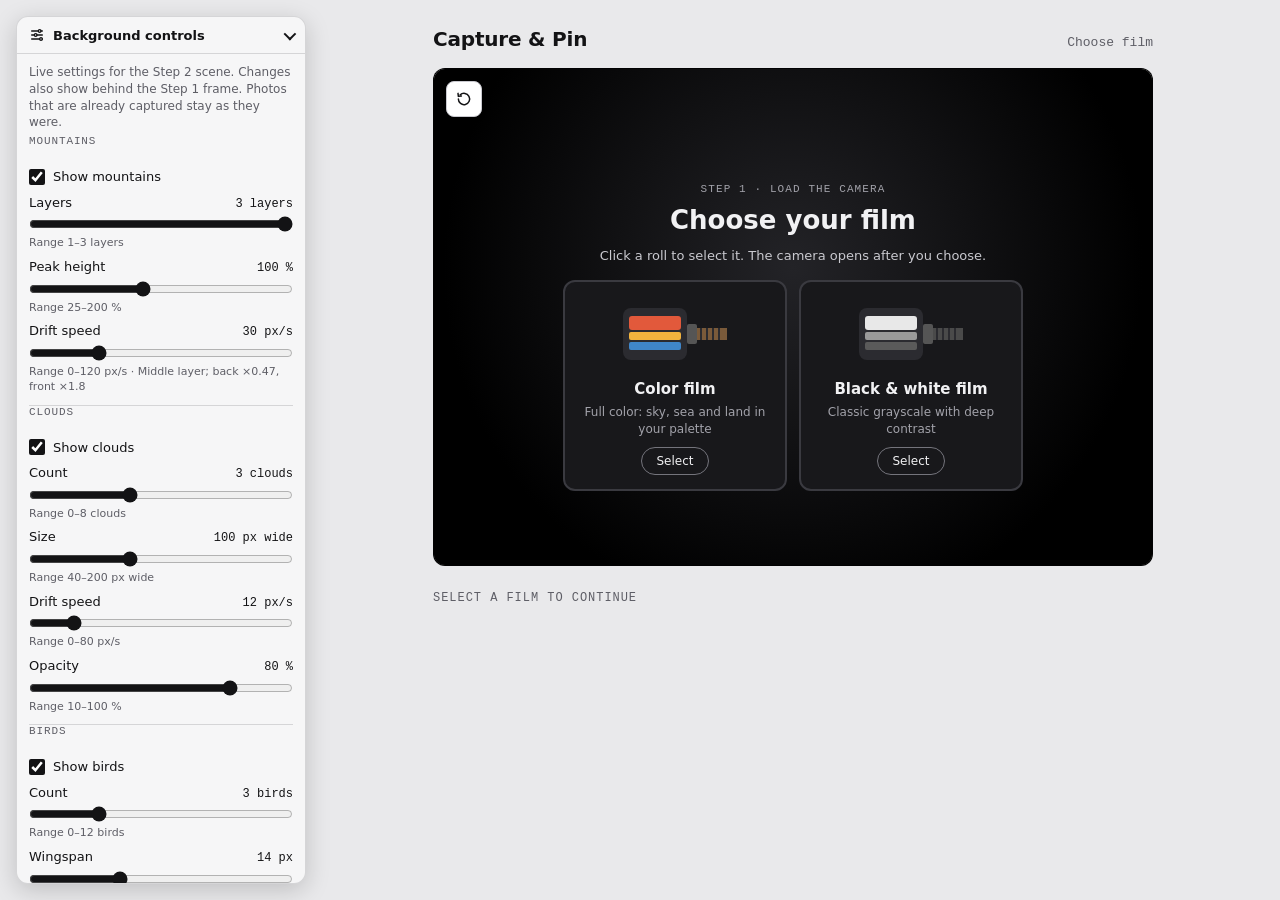
==== commit 313d27ee: "Close the full-size photo as soon as it is dragged far enough down Co-Authored-By: Claude Opus 5.5 <" ====
--- a/docs/index.html
+++ b/docs/index.html
@@ -5,7 +5,7 @@
 <meta name="viewport" content="width=device-width,initial-scale=1,viewport-fit=cover">
 <title>Capture &amp; Pin</title>
 <meta name="description" content="A sequence interaction prototype: load film, open the camera, set zoom and exposure, capture photos, and pin them from your gallery to the wall.">
-<link rel="stylesheet" href="css/style.css?v=12">
+<link rel="stylesheet" href="css/style.css?v=13">
 </head>
 <body>
 <aside id="panel" class="panel" aria-label="Step 2 background controls">
@@ -173,6 +173,6 @@
   </figure>
   <button id="lbClose" class="gbtn" type="button">Close</button>
 </div>
-<script src="js/app.js?v=12"></script>
+<script src="js/app.js?v=13"></script>
 </body>
 </html>
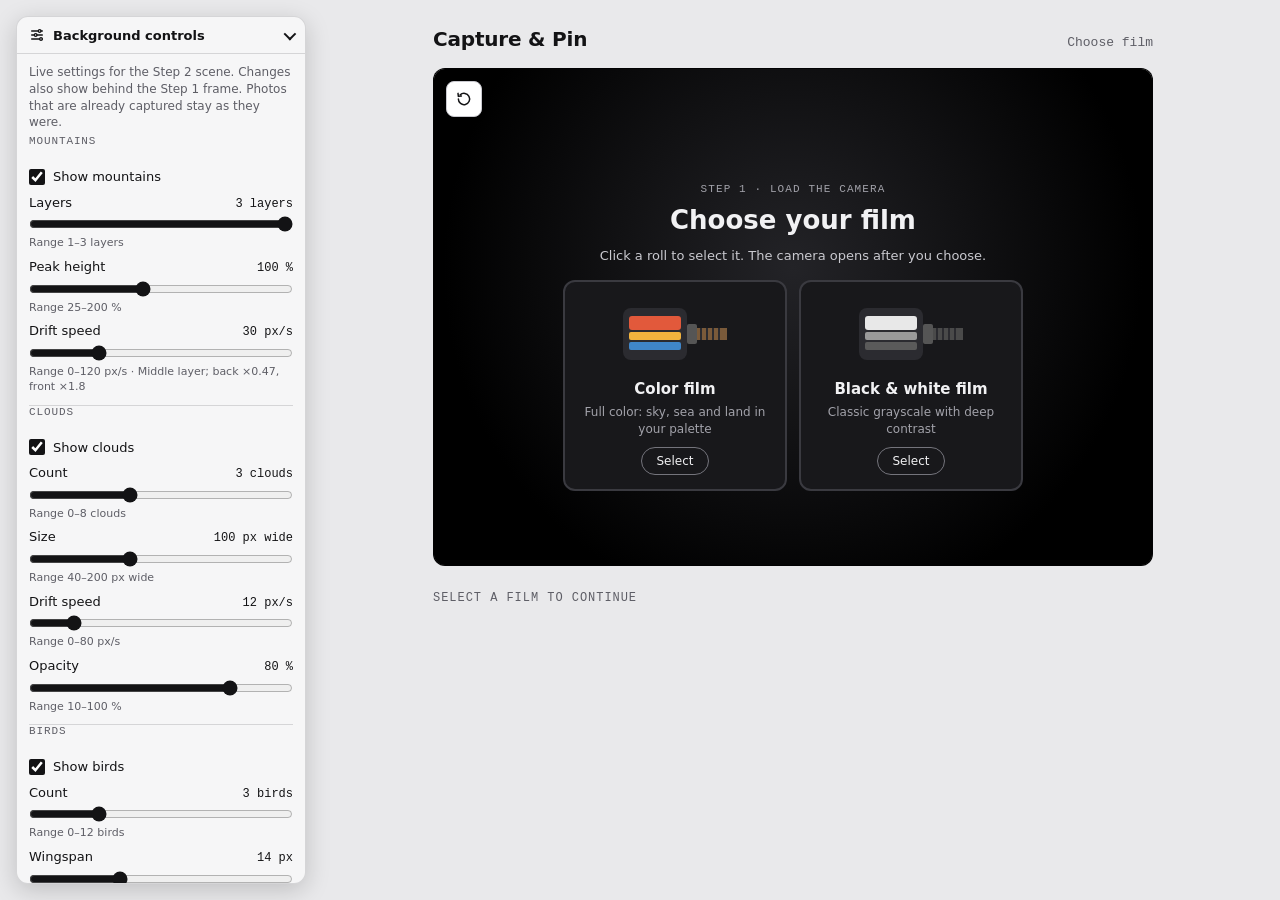
==== commit 192b2cf9: "Remove motion curve options from the background panel The background now drifts at a steady speed an" ====
--- a/docs/index.html
+++ b/docs/index.html
@@ -5,7 +5,7 @@
 <meta name="viewport" content="width=device-width,initial-scale=1,viewport-fit=cover">
 <title>Capture &amp; Pin</title>
 <meta name="description" content="A sequence interaction prototype: load film, open the camera, set zoom and exposure, capture photos, and pin them from your gallery to the wall.">
-<link rel="stylesheet" href="css/style.css?v=13">
+<link rel="stylesheet" href="css/style.css?v=14">
 </head>
 <body>
 <aside id="panel" class="panel" aria-label="Step 2 background controls">
@@ -173,6 +173,6 @@
   </figure>
   <button id="lbClose" class="gbtn" type="button">Close</button>
 </div>
-<script src="js/app.js?v=13"></script>
+<script src="js/app.js?v=14"></script>
 </body>
 </html>
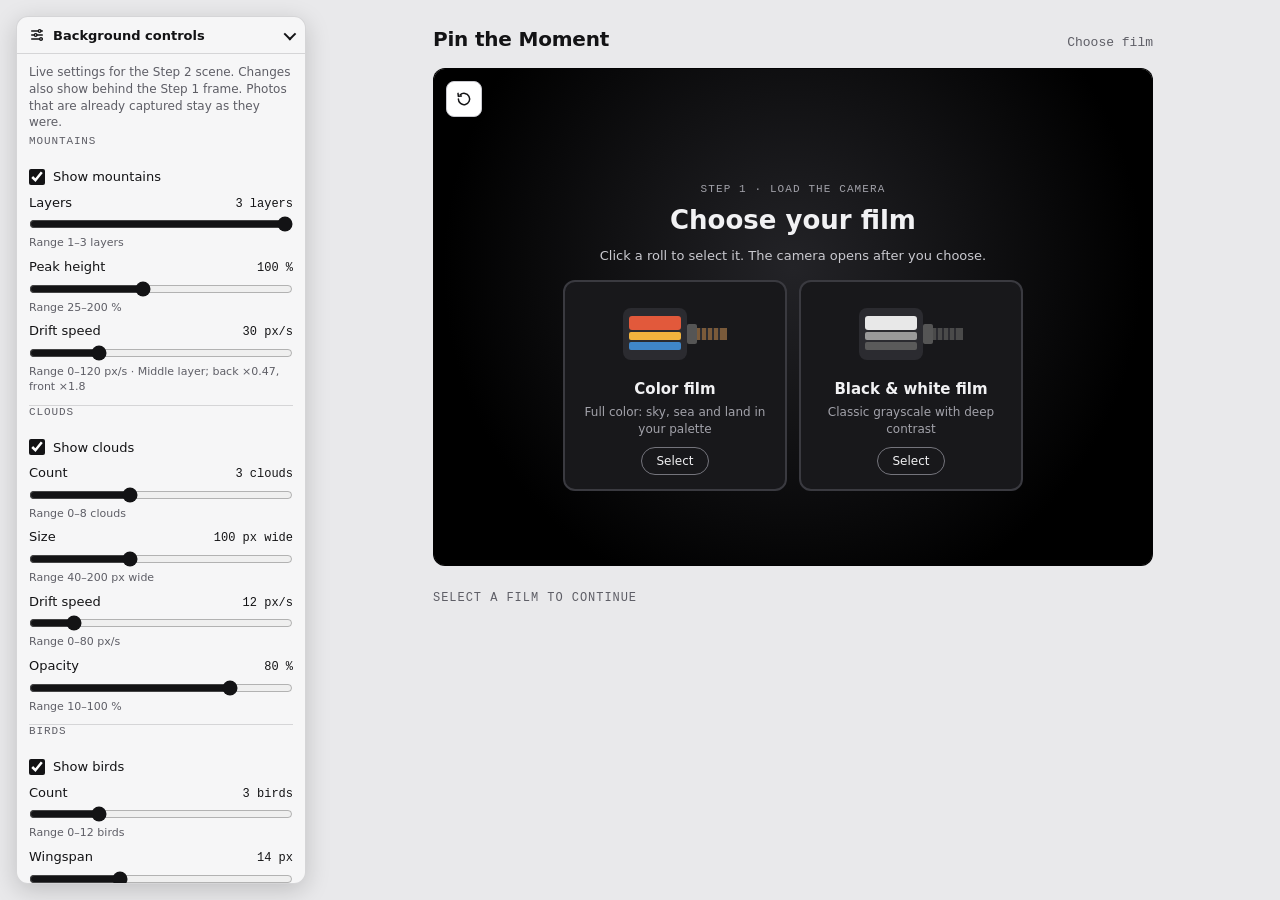
==== commit 92483930: "Rename the project to Pin the Moment Co-Authored-By: Claude Opus 5.5 <noreply@anthropic.com> Claude-" ====
--- a/docs/index.html
+++ b/docs/index.html
@@ -3,9 +3,9 @@
 <head>
 <meta charset="utf-8">
 <meta name="viewport" content="width=device-width,initial-scale=1,viewport-fit=cover">
-<title>Capture &amp; Pin</title>
+<title>Pin the Moment</title>
 <meta name="description" content="A sequence interaction prototype: load film, open the camera, set zoom and exposure, capture photos, and pin them from your gallery to the wall.">
-<link rel="stylesheet" href="css/style.css?v=14">
+<link rel="stylesheet" href="css/style.css?v=15">
 </head>
 <body>
 <aside id="panel" class="panel" aria-label="Step 2 background controls">
@@ -34,7 +34,7 @@
 
 <main class="wrap">
   <header class="head">
-    <h1>Capture &amp; Pin</h1>
+    <h1>Pin the Moment</h1>
     <span class="count" id="count" aria-live="polite"></span>
   </header>
 
@@ -173,6 +173,6 @@
   </figure>
   <button id="lbClose" class="gbtn" type="button">Close</button>
 </div>
-<script src="js/app.js?v=14"></script>
+<script src="js/app.js?v=15"></script>
 </body>
 </html>
--- a/docs/css/style.css
+++ b/docs/css/style.css
@@ -1,4 +1,4 @@
-/* Capture & Pin — one shared stage for all three steps.
+/* Pin the Moment — one shared stage for all three steps.
    Palette merges the three studies: grayscale surfaces, one accent for keyboard focus. */
 :root{
   --bg:#e9e9eb;
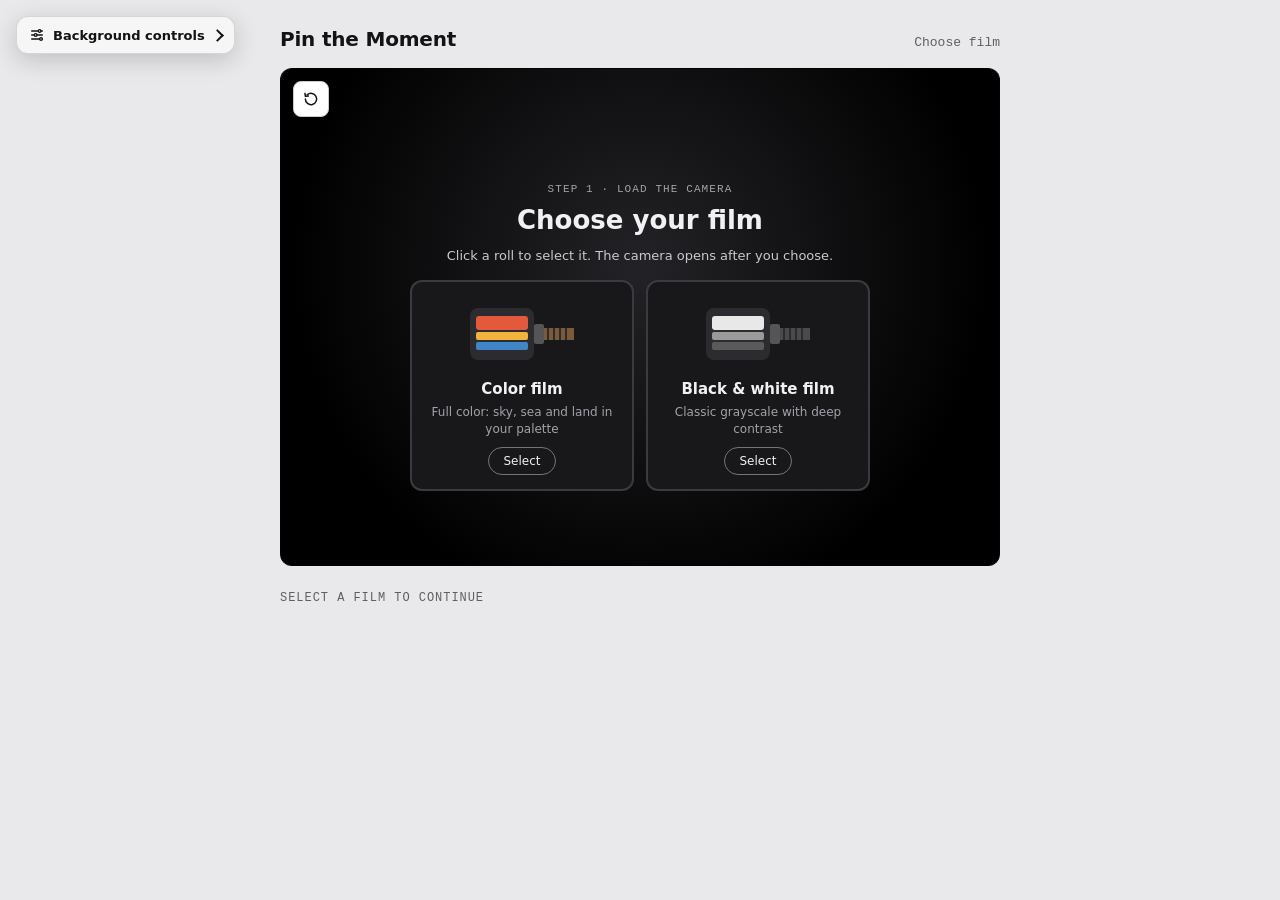
==== commit 662053ce: "Start with the background controls panel collapsed Co-Authored-By: Claude Opus 5.5 <noreply@anthropi" ====
--- a/docs/index.html
+++ b/docs/index.html
@@ -5,7 +5,7 @@
 <meta name="viewport" content="width=device-width,initial-scale=1,viewport-fit=cover">
 <title>Pin the Moment</title>
 <meta name="description" content="A sequence interaction prototype: load film, open the camera, set zoom and exposure, capture photos, and pin them from your gallery to the wall.">
-<link rel="stylesheet" href="css/style.css?v=15">
+<link rel="stylesheet" href="css/style.css?v=16">
 </head>
 <body>
 <aside id="panel" class="panel" aria-label="Step 2 background controls">
@@ -173,6 +173,6 @@
   </figure>
   <button id="lbClose" class="gbtn" type="button">Close</button>
 </div>
-<script src="js/app.js?v=15"></script>
+<script src="js/app.js?v=16"></script>
 </body>
 </html>
